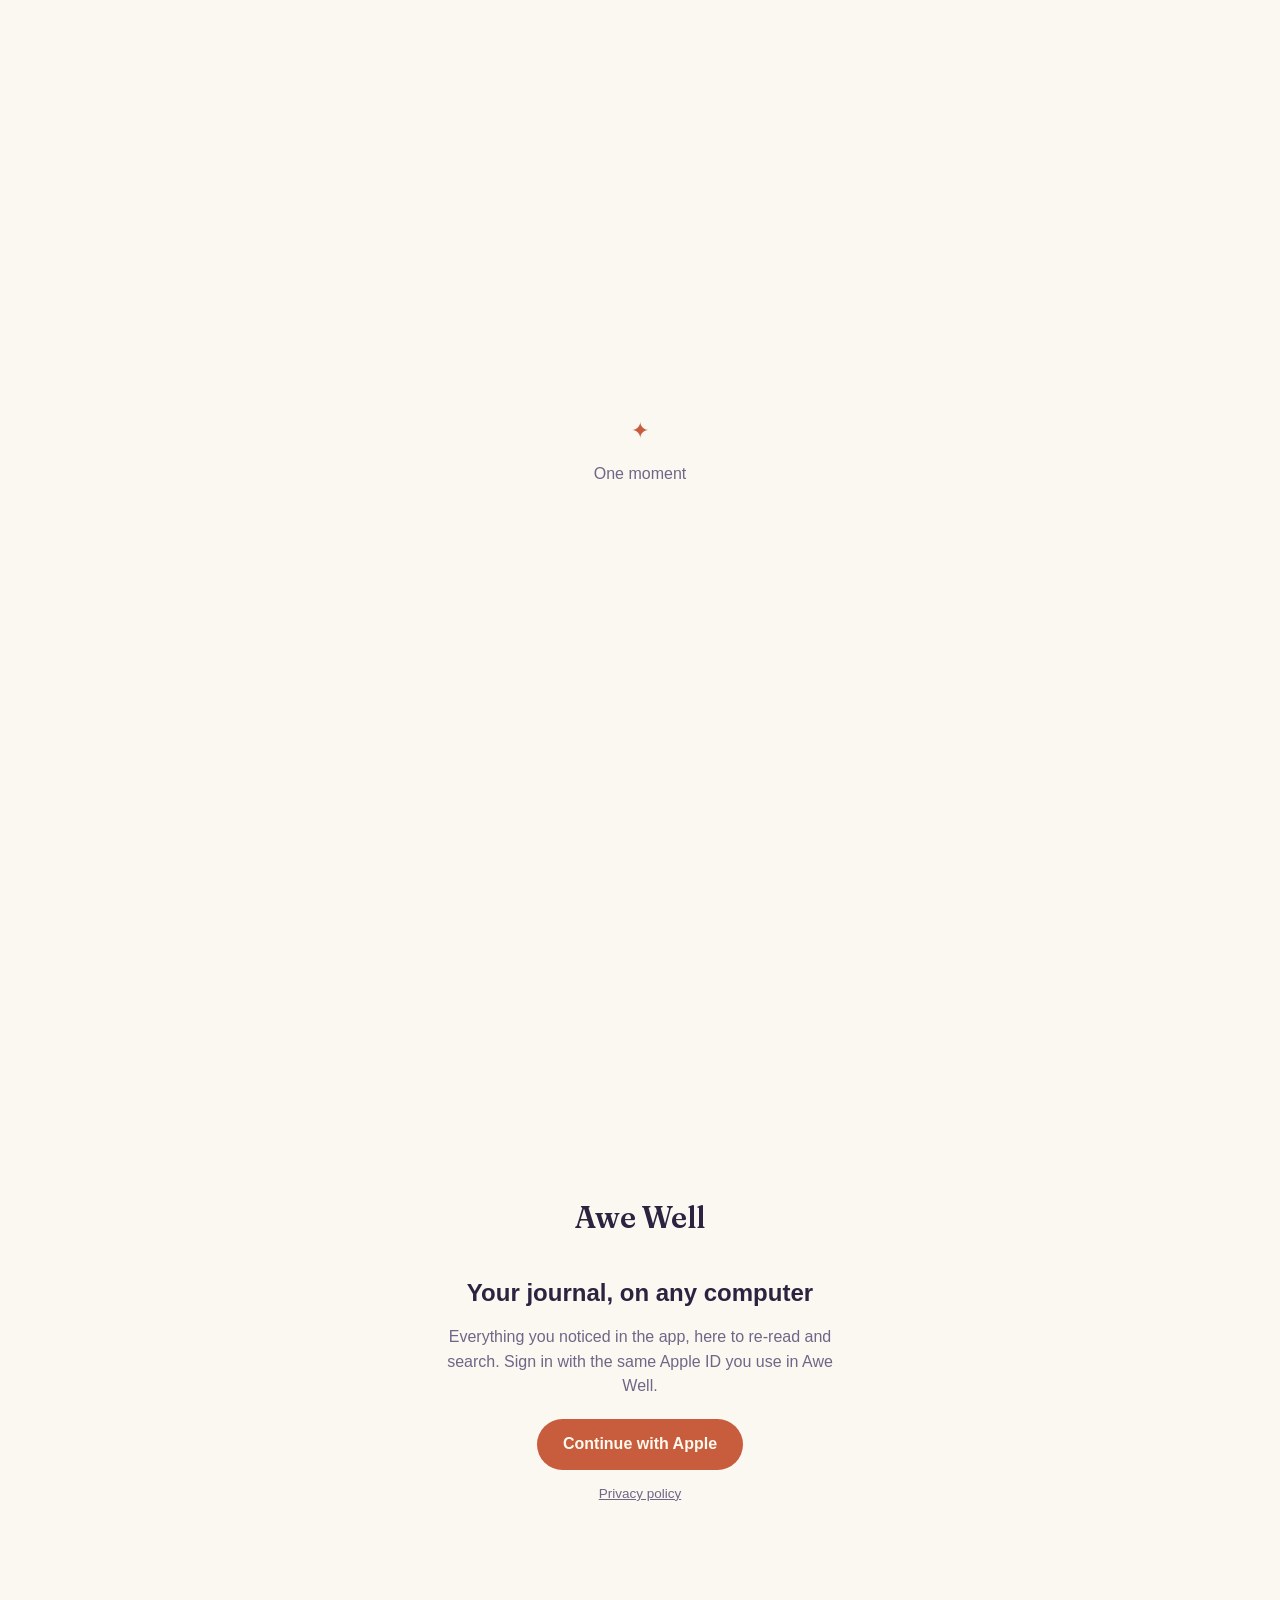
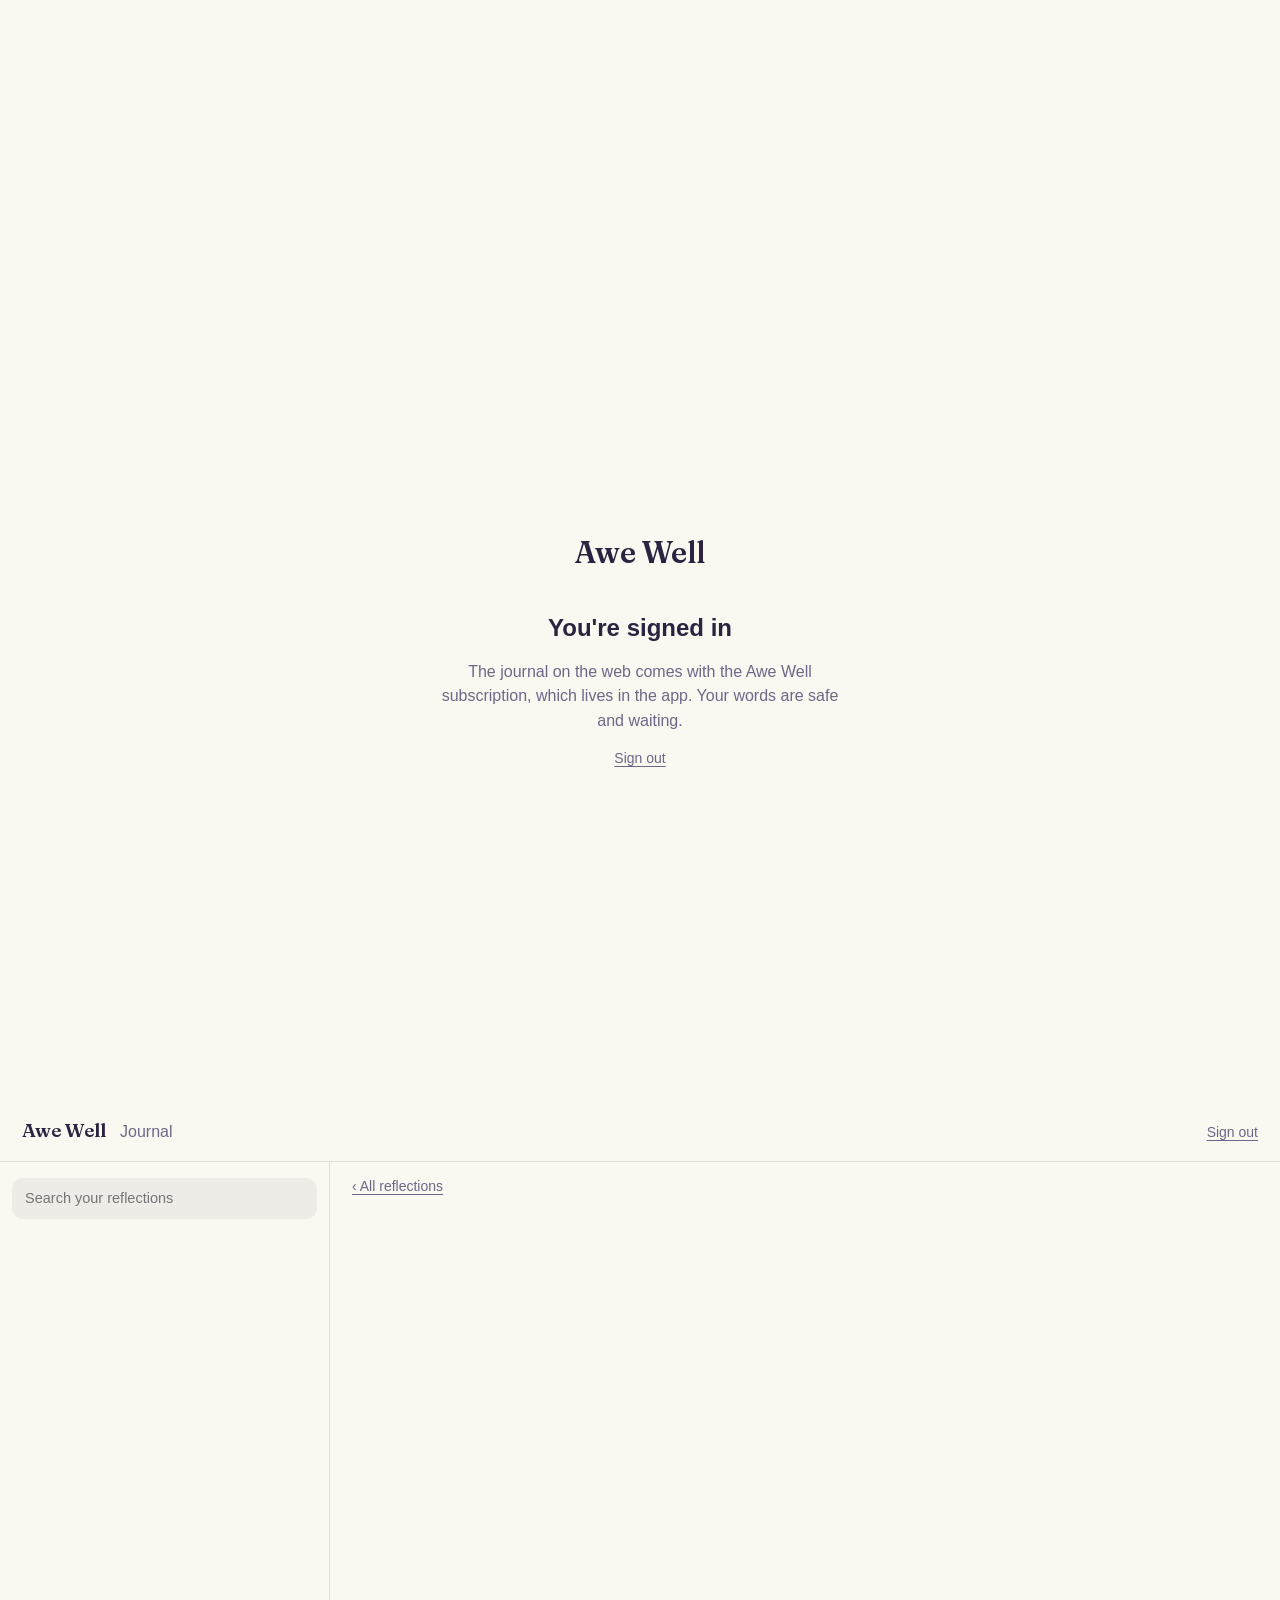
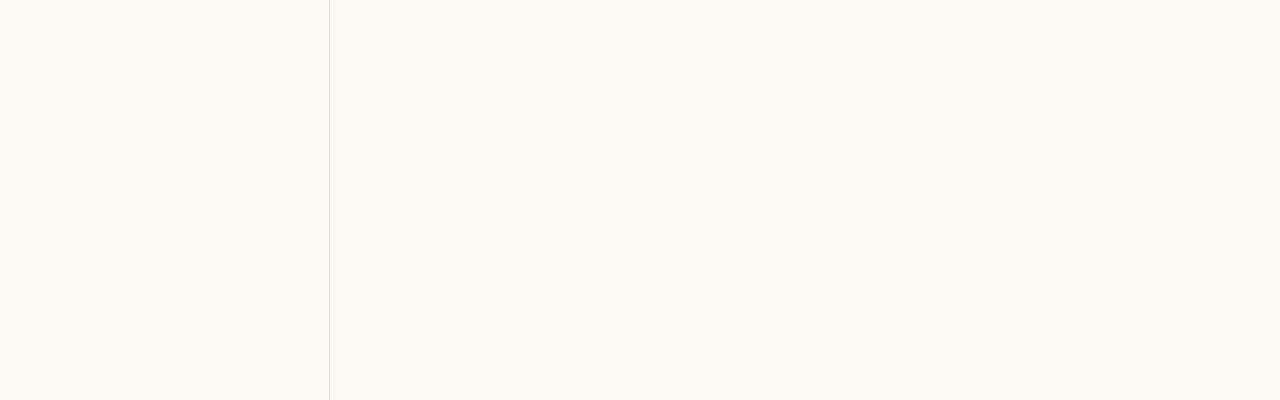
==== index.html @ cdda9f44 "Fallback arms before anything can throw; storage-blocked browsers get told Co-Authored-By: Claude Fa" ====
<!doctype html>
<html lang="en">
<head>
  <meta charset="utf-8" />
  <meta name="viewport" content="width=device-width, initial-scale=1" />
  <meta http-equiv="Content-Security-Policy"
        content="default-src 'none'; script-src 'self'; style-src 'self'; font-src 'self'; img-src 'self' data:; connect-src https://flhnxekpcvebjzhjvlsu.supabase.co; base-uri 'none'; form-action 'none'" />
  <meta name="robots" content="noindex" />
  <title>Awe Well · Journal</title>
  <link rel="stylesheet" href="./assets/app.css?v=3" />
</head>
<body>

  <!-- Restoring your session -->
  <section id="view-loading" class="center" hidden>
    <div class="spark">✦</div>
    <p class="quiet" id="loading-msg">One moment</p>
  </section>

  <!-- Signed out -->
  <section id="view-signedout" class="center" hidden>
    <div class="wordmark">Awe Well</div>
    <h1>Your journal, on any computer</h1>
    <p class="quiet lede">Everything you noticed in the app, here to re-read
      and search. Sign in with the same Apple ID you use in Awe Well.</p>
    <button id="btn-signin" class="cta">Continue with Apple</button>
    <p class="quiet fine" id="signin-error" hidden></p>
    <p class="quiet fine"><a href="https://awe-well.com/privacy.html">Privacy policy</a></p>
  </section>

  <!-- Signed in, no active subscription (or check unavailable) -->
  <section id="view-gate" class="center" hidden>
    <div class="wordmark">Awe Well</div>
    <h1 id="gate-title">You're signed in</h1>
    <p class="quiet lede" id="gate-msg">The journal on the web comes with the
      Awe Well subscription, which lives in the app. Your words are safe and
      waiting.</p>
    <button id="btn-retry" class="cta ghost" hidden>Try again</button>
    <p class="quiet fine"><button id="btn-signout-gate" class="linkish">Sign out</button></p>
  </section>

  <!-- The reading room -->
  <section id="view-journal" hidden>
    <header class="bar">
      <span class="wordmark small">Awe Well</span>
      <span class="bar-title">Journal</span>
      <button id="btn-signout" class="linkish">Sign out</button>
    </header>
    <div class="room">
      <aside class="list" id="list-pane">
        <input id="search" type="search" placeholder="Search your reflections"
               autocomplete="off" />
        <div id="rows" role="list"></div>
        <p class="quiet fine" id="list-empty" hidden></p>
      </aside>
      <main class="pane" id="read-pane">
        <button id="btn-back" class="linkish back" hidden>‹ All reflections</button>
        <div id="entry"></div>
      </main>
    </div>
  </section>

  <script src="./assets/supabase.js?v=3"></script>
  <script src="./assets/related.js?v=3"></script>
  <script src="./assets/app.js?v=3"></script>
</body>
</html>
---- assets/app.css ----
/* Awe Well · web journal. Palette mirrors the app: cream ground, plum ink,
   sunset accent. Reading type is Georgia at book measure, same as iPad. */

@font-face {
  font-family: 'Fraunces';
  src: url('./fraunces-600.woff2') format('woff2');
  font-weight: 600;
  font-display: swap;
}

:root {
  --bg: #FBF7F1;
  --ink: #2B2440;
  --muted: #6E6787;
  --faint: rgba(31, 41, 55, 0.45);
  --line: rgba(31, 41, 55, 0.12);
  --card: rgba(31, 41, 55, 0.05);
  --accent: #C75D3C;
  --accent-text: #FFF8EF;
  --sel: rgba(199, 93, 60, 0.09);
}

* { margin: 0; padding: 0; box-sizing: border-box; }
html, body { height: 100%; }
body {
  background: var(--bg);
  color: var(--ink);
  font: 16px/1.55 -apple-system, BlinkMacSystemFont, 'Segoe UI', sans-serif;
}

.wordmark {
  font-family: 'Fraunces', Georgia, serif;
  font-weight: 600;
  font-size: 30px;
  margin-bottom: 18px;
}
.wordmark.small { font-size: 19px; margin: 0; }

/* ---- centered states (loading / signed out / gate) ---- */
.center {
  min-height: 100%;
  display: flex;
  flex-direction: column;
  align-items: center;
  justify-content: center;
  text-align: center;
  padding: 32px 24px;
  gap: 14px;
}
.center h1 { font-size: 24px; font-weight: 600; text-wrap: balance; }
.spark { color: var(--accent); font-size: 22px; }
.quiet { color: var(--muted); }
.lede { max-width: 46ch; }
.fine { font-size: 13.5px; }
.fine a { color: var(--muted); }

.cta {
  font: inherit;
  font-size: 16px;
  font-weight: 600;
  color: var(--accent-text);
  background: var(--accent);
  border: none;
  border-radius: 999px;
  padding: 13px 26px;
  cursor: pointer;
  margin-top: 6px;
}
.cta.ghost {
  color: var(--accent);
  background: transparent;
  border: 1px solid var(--accent);
}
.cta:focus-visible, .linkish:focus-visible, .row:focus-visible,
.excerpt:focus-visible, #search:focus-visible {
  outline: 2px solid var(--accent);
  outline-offset: 2px;
}
.linkish {
  font: inherit;
  font-size: 14px;
  color: var(--muted);
  background: none;
  border: none;
  cursor: pointer;
  text-decoration: underline;
  text-underline-offset: 3px;
}

/* ---- journal ---- */
#view-journal { height: 100%; display: flex; flex-direction: column; }
.bar {
  display: flex;
  align-items: baseline;
  gap: 14px;
  padding: 16px 22px;
  border-bottom: 1px solid var(--line);
}
.bar-title { color: var(--muted); flex: 1; }
.room { flex: 1; min-height: 0; display: flex; }

.list {
  width: 330px;
  flex: none;
  border-right: 1px solid var(--line);
  overflow-y: auto;
  padding: 16px 12px 24px;
}
#search {
  font: inherit;
  font-size: 14.5px;
  color: var(--ink);
  width: 100%;
  padding: 9px 13px;
  border: none;
  border-radius: 11px;
  background: var(--card);
  margin-bottom: 10px;
}
.row {
  display: block;
  width: 100%;
  text-align: left;
  font: inherit;
  color: inherit;
  background: none;
  border: none;
  border-radius: 11px;
  padding: 11px 12px;
  cursor: pointer;
}
.row.sel { background: var(--sel); }
.row .d {
  font-size: 11.5px;
  letter-spacing: 0.08em;
  text-transform: uppercase;
  color: var(--muted);
  display: block;
  margin-bottom: 2px;
}
.row .s {
  font-size: 14px;
  line-height: 1.4;
  display: -webkit-box;
  -webkit-line-clamp: 2;
  -webkit-box-orient: vertical;
  overflow: hidden;
}

.pane { flex: 1; min-width: 0; overflow-y: auto; }
#entry { max-width: 680px; padding: 30px 48px 60px; }
.edate {
  font-size: 12px;
  letter-spacing: 0.1em;
  text-transform: uppercase;
  color: var(--muted);
  margin-bottom: 12px;
}
.promptbox {
  display: flex;
  gap: 10px;
  align-items: flex-start;
  background: var(--card);
  border-radius: 14px;
  padding: 16px 20px;
  margin-bottom: 22px;
}
.promptbox .sp { color: var(--accent); font-size: 14px; line-height: 1.6; }
.promptbox p { font-size: 15.5px; line-height: 1.5; color: var(--faint); color: rgba(31,41,55,0.6); }
.ebody {
  font-family: Georgia, 'Iowan Old Style', serif;
  font-size: 19px;
  line-height: 1.7;
  white-space: pre-wrap;
}
.surface { margin-top: 30px; border-top: 1px solid var(--line); padding-top: 18px; }
.surface h2 {
  font-size: 12px;
  letter-spacing: 0.1em;
  text-transform: uppercase;
  color: var(--muted);
  font-weight: 600;
  margin-bottom: 3px;
}
.surface .why { font-size: 13px; color: var(--muted); margin-bottom: 12px; }
.excerpt {
  display: block;
  width: 100%;
  text-align: left;
  font: inherit;
  color: inherit;
  background: rgba(255, 255, 255, 0.55);
  border: 1px solid var(--line);
  border-radius: 12px;
  padding: 12px 15px;
  margin-bottom: 8px;
  cursor: pointer;
}
.excerpt .d {
  font-size: 11.5px;
  letter-spacing: 0.08em;
  text-transform: uppercase;
  color: var(--muted);
  display: block;
  margin-bottom: 2px;
}
.excerpt .t {
  font-family: Georgia, serif;
  font-style: italic;
  font-size: 14.5px;
  line-height: 1.5;
  display: -webkit-box;
  -webkit-line-clamp: 2;
  -webkit-box-orient: vertical;
  overflow: hidden;
}
.back { display: inline-block; margin: 14px 0 0 22px; }

/* ---- narrow: list and page swap ---- */
@media (max-width: 820px) {
  .list { width: 100%; border-right: none; }
  .pane { display: none; }
  .room.reading .list { display: none; }
  .room.reading .pane { display: block; }
  #entry { padding: 16px 22px 48px; }
}
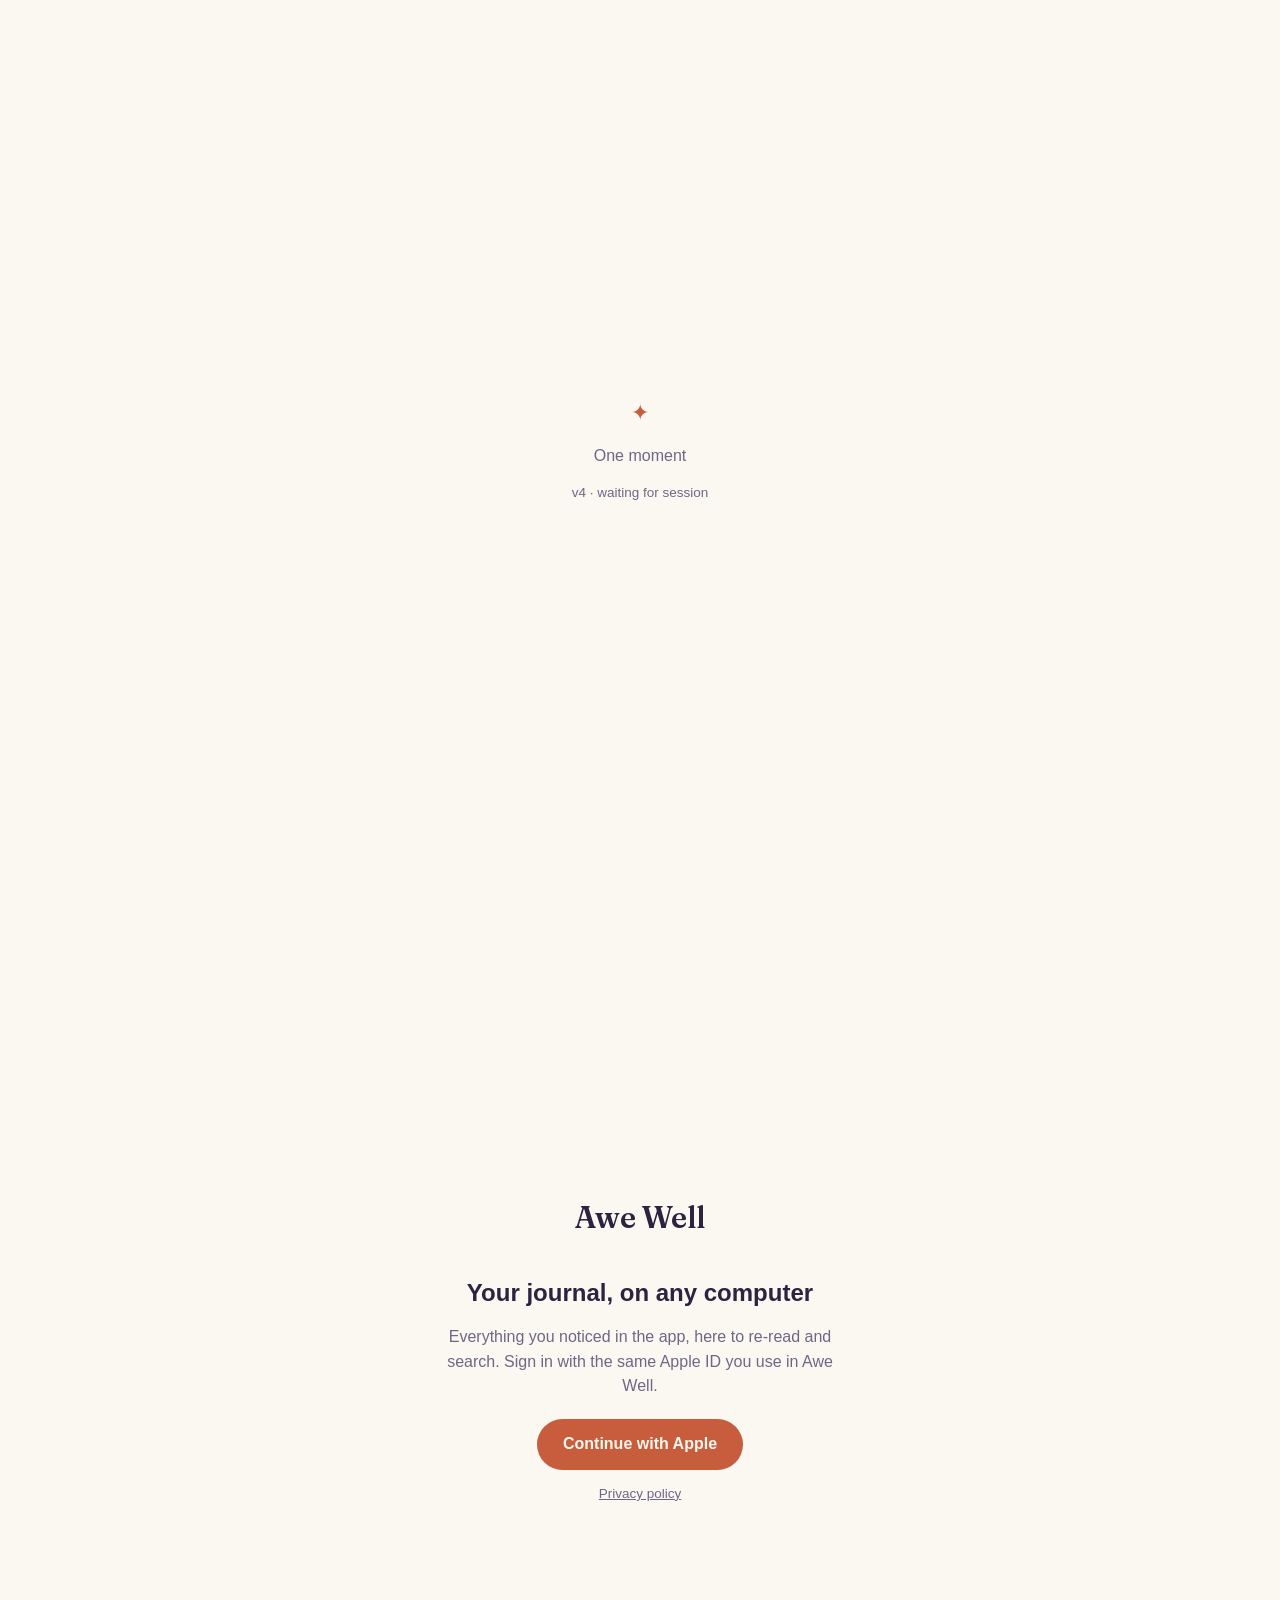
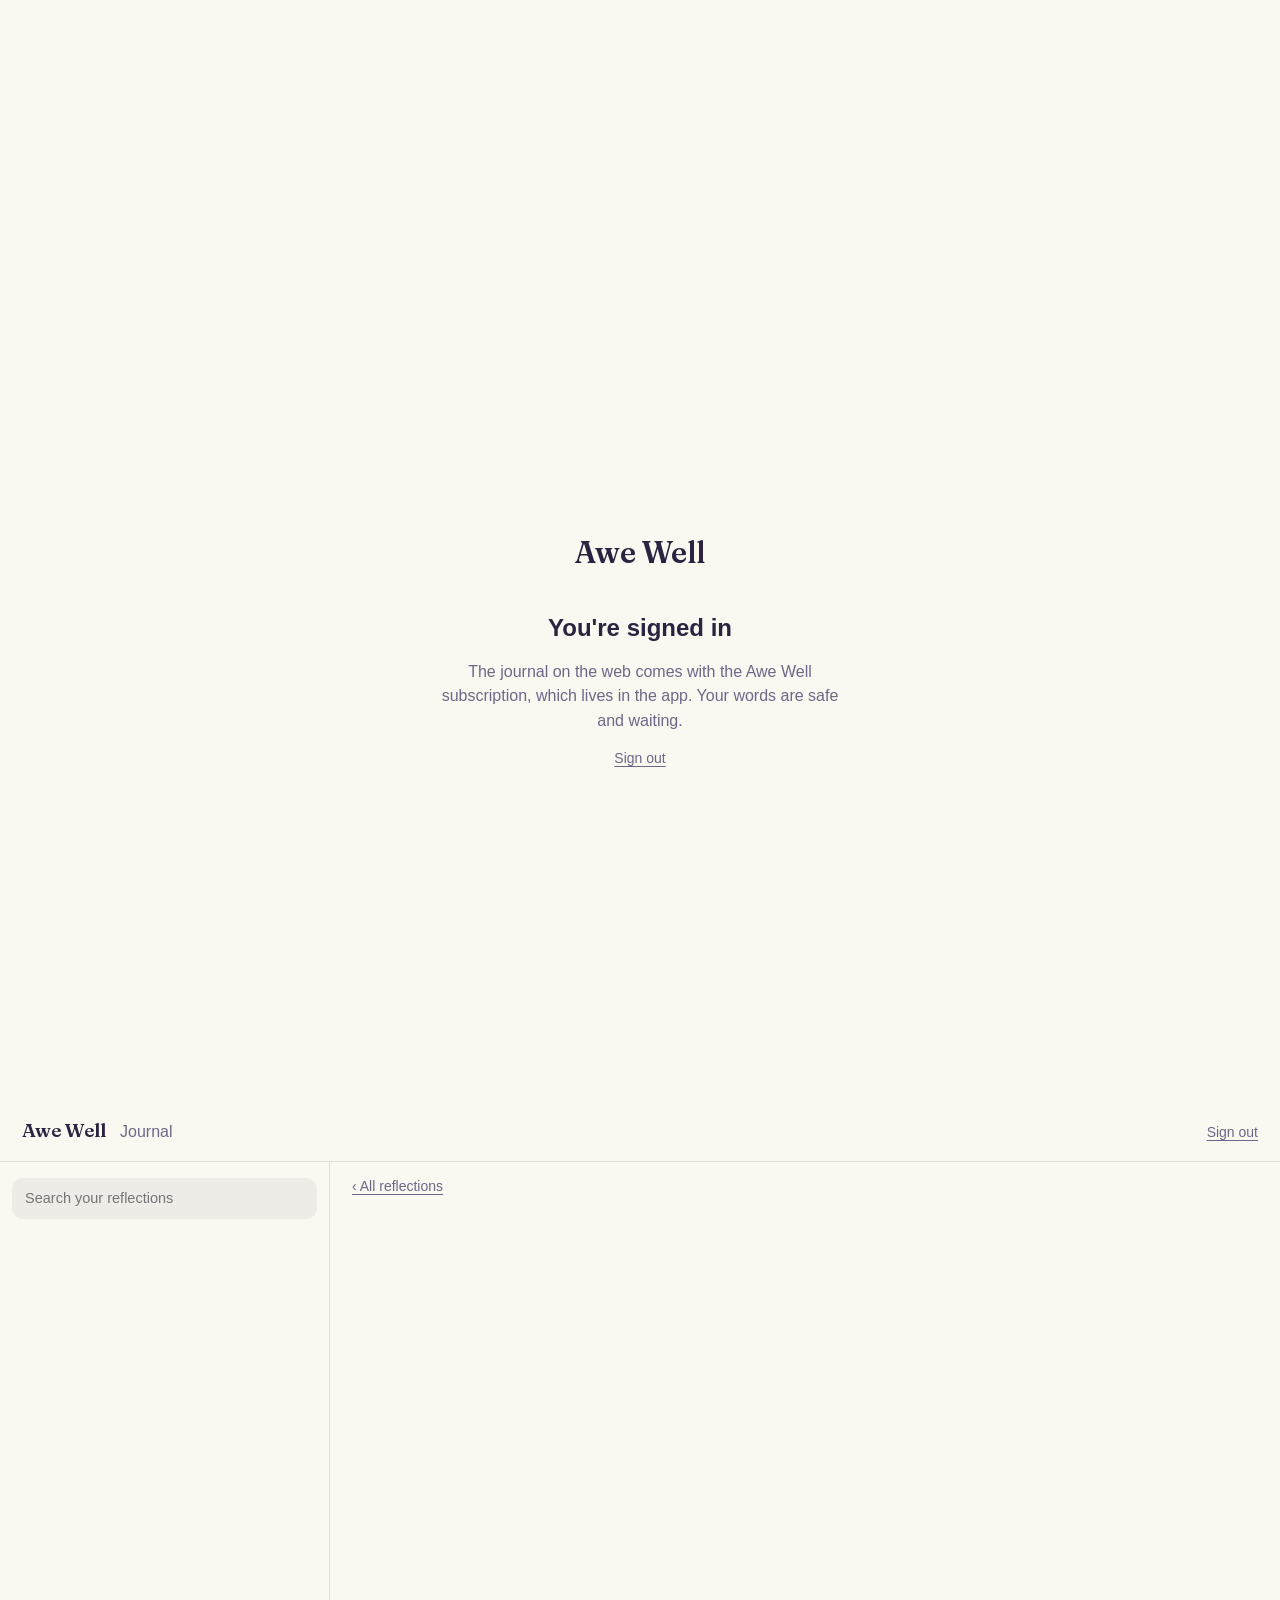
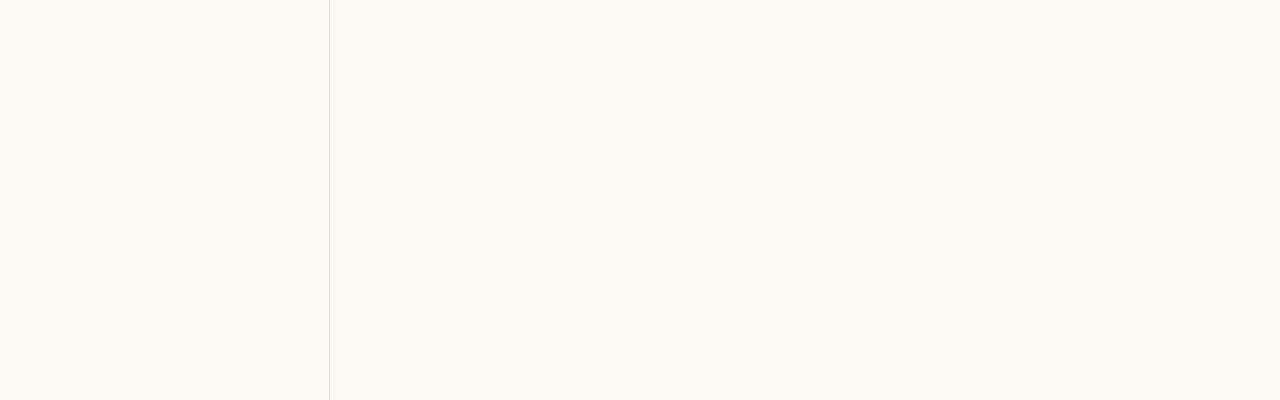
==== commit 8c1950c8: "v4: the loading screen diagnoses itself Co-Authored-By: Claude Fable 5 <noreply@anthropic.com>" ====
--- a/index.html
+++ b/index.html
@@ -7,7 +7,7 @@
         content="default-src 'none'; script-src 'self'; style-src 'self'; font-src 'self'; img-src 'self' data:; connect-src https://flhnxekpcvebjzhjvlsu.supabase.co; base-uri 'none'; form-action 'none'" />
   <meta name="robots" content="noindex" />
   <title>Awe Well · Journal</title>
-  <link rel="stylesheet" href="./assets/app.css?v=3" />
+  <link rel="stylesheet" href="./assets/app.css?v=4" />
 </head>
 <body>
 
@@ -15,6 +15,7 @@
   <section id="view-loading" class="center" hidden>
     <div class="spark">✦</div>
     <p class="quiet" id="loading-msg">One moment</p>
+    <p class="quiet fine" id="diag"></p>
   </section>
 
   <!-- Signed out -->
@@ -60,8 +61,8 @@
     </div>
   </section>
 
-  <script src="./assets/supabase.js?v=3"></script>
-  <script src="./assets/related.js?v=3"></script>
-  <script src="./assets/app.js?v=3"></script>
+  <script src="./assets/supabase.js?v=4"></script>
+  <script src="./assets/related.js?v=4"></script>
+  <script src="./assets/app.js?v=4"></script>
 </body>
 </html>
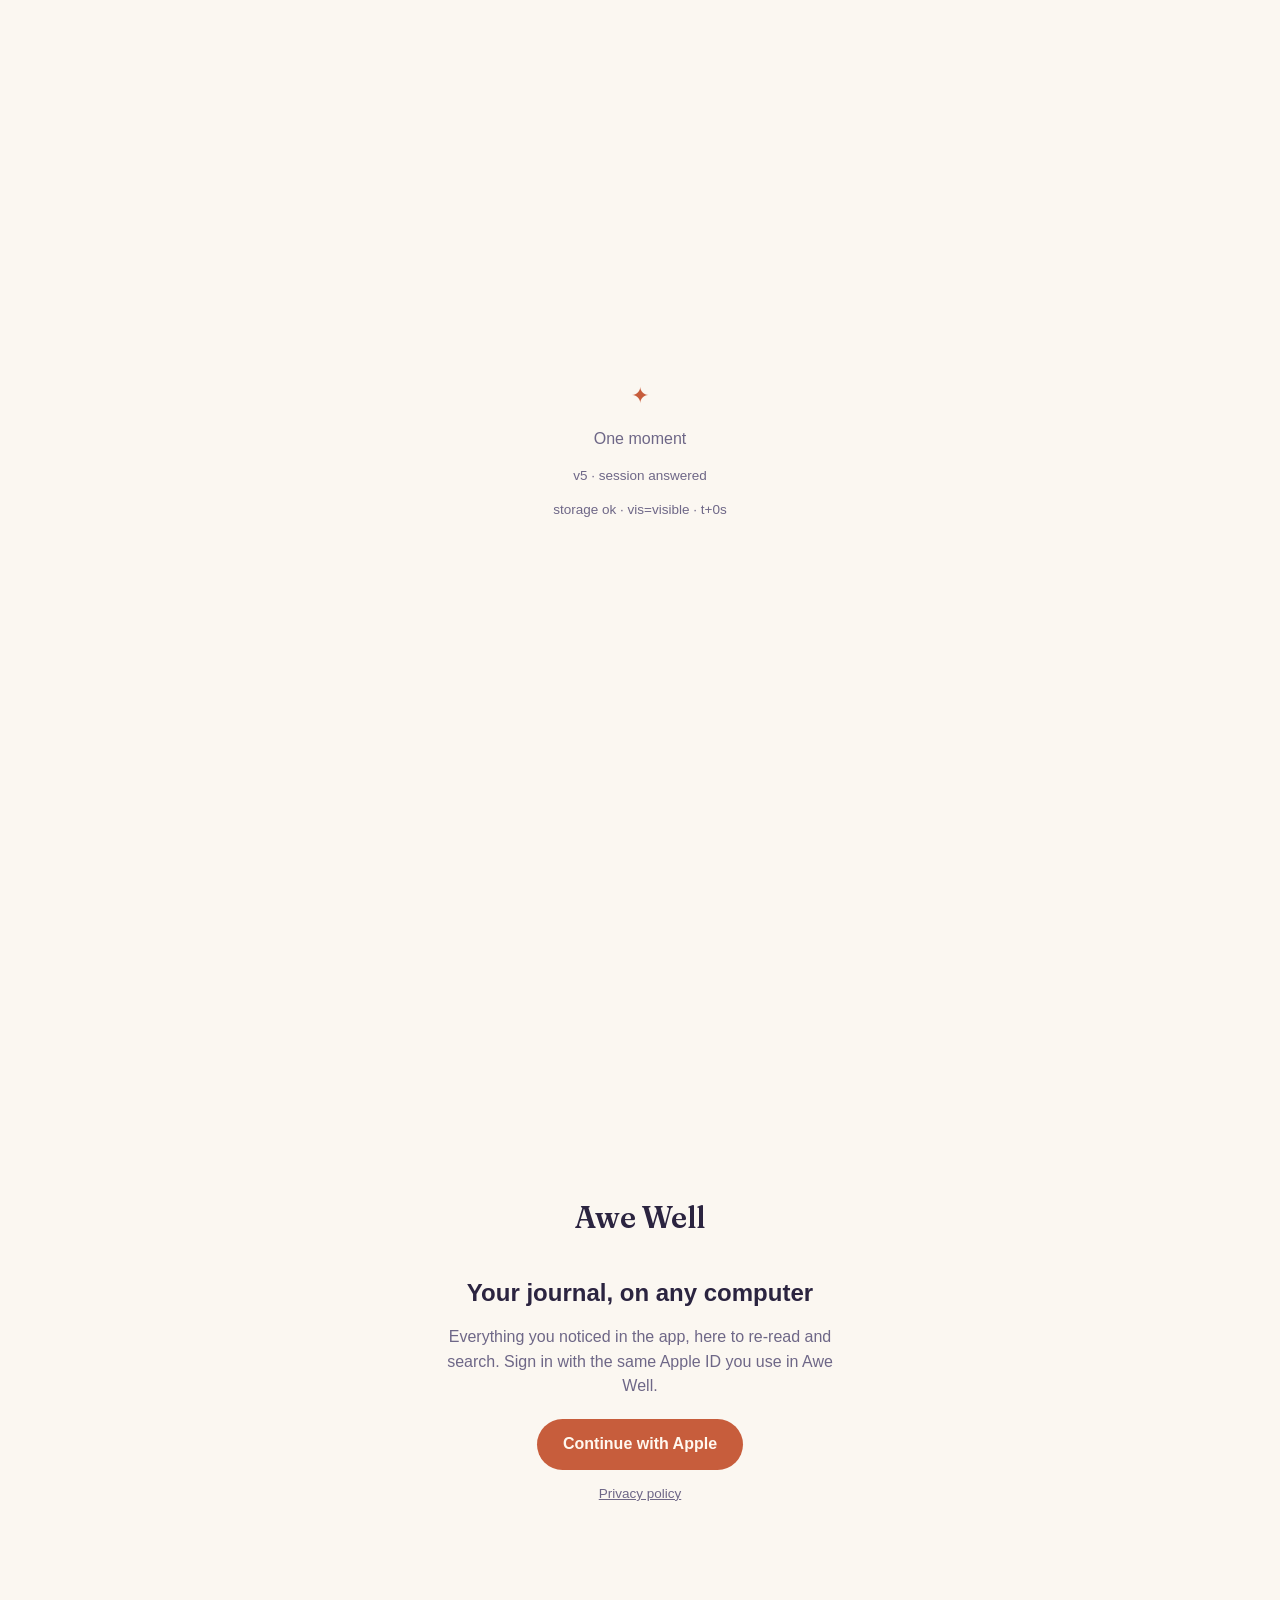
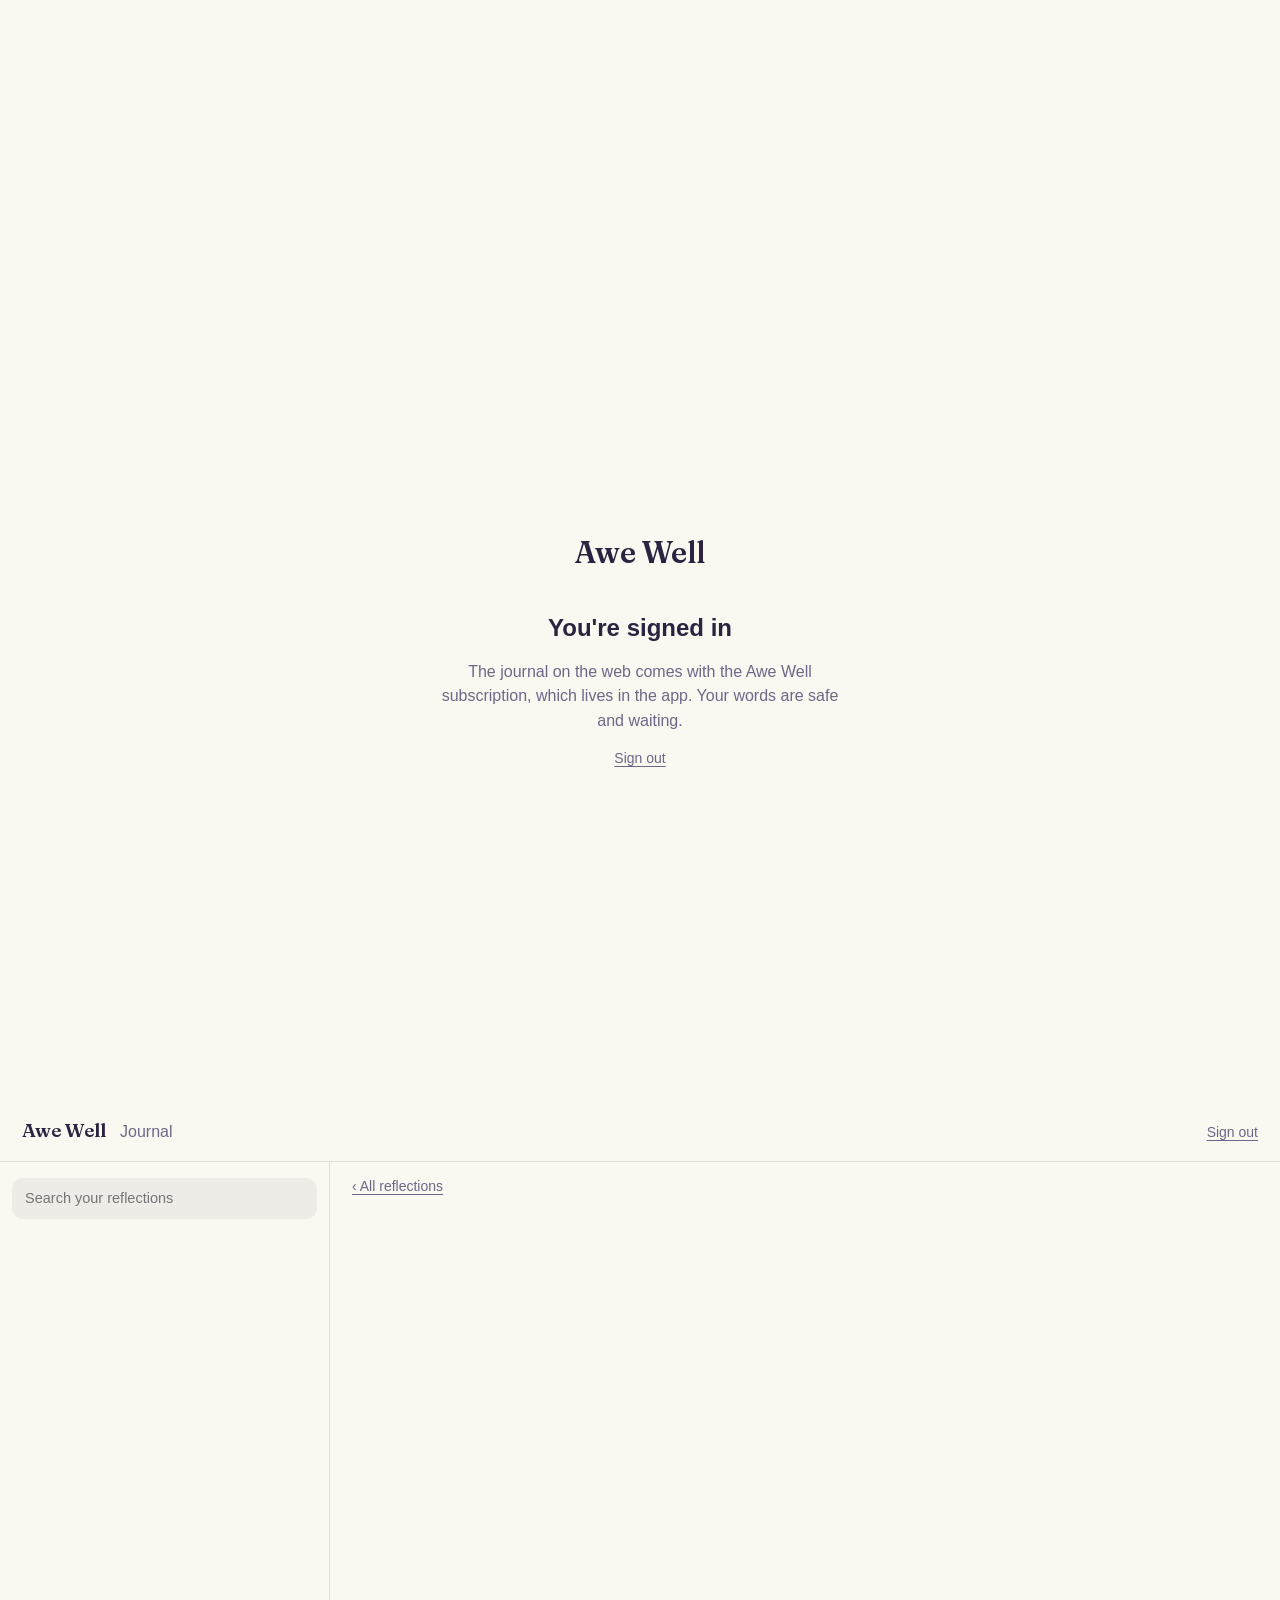
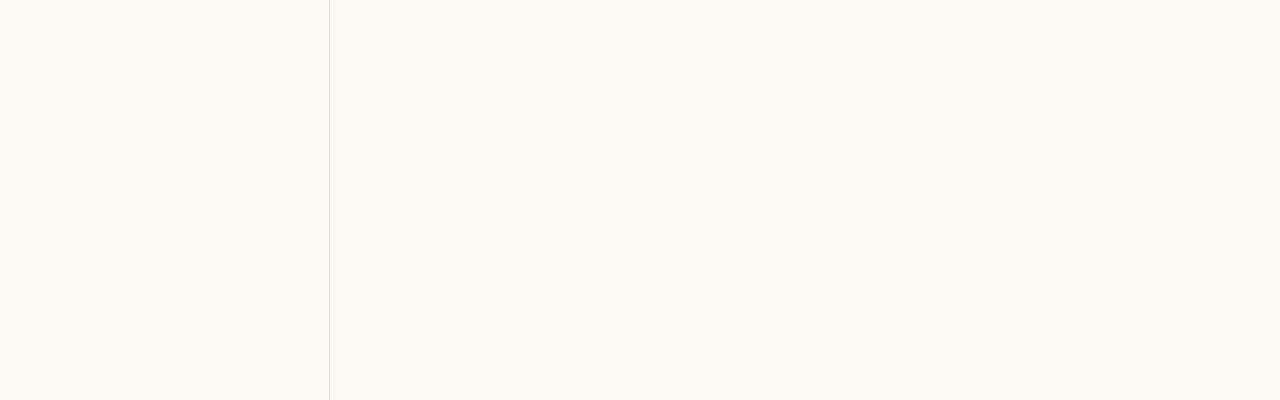
==== commit d9db4ac6: "v5: heartbeat, storage probe, auth-event echoes on screen Co-Authored-By: Claude Fable 5 <noreply@an" ====
--- a/index.html
+++ b/index.html
@@ -7,7 +7,7 @@
         content="default-src 'none'; script-src 'self'; style-src 'self'; font-src 'self'; img-src 'self' data:; connect-src https://flhnxekpcvebjzhjvlsu.supabase.co; base-uri 'none'; form-action 'none'" />
   <meta name="robots" content="noindex" />
   <title>Awe Well · Journal</title>
-  <link rel="stylesheet" href="./assets/app.css?v=4" />
+  <link rel="stylesheet" href="./assets/app.css?v=5" />
 </head>
 <body>
 
@@ -16,6 +16,7 @@
     <div class="spark">✦</div>
     <p class="quiet" id="loading-msg">One moment</p>
     <p class="quiet fine" id="diag"></p>
+    <p class="quiet fine" id="diag2"></p>
   </section>
 
   <!-- Signed out -->
@@ -61,8 +62,8 @@
     </div>
   </section>
 
-  <script src="./assets/supabase.js?v=4"></script>
-  <script src="./assets/related.js?v=4"></script>
-  <script src="./assets/app.js?v=4"></script>
+  <script src="./assets/supabase.js?v=5"></script>
+  <script src="./assets/related.js?v=5"></script>
+  <script src="./assets/app.js?v=5"></script>
 </body>
 </html>
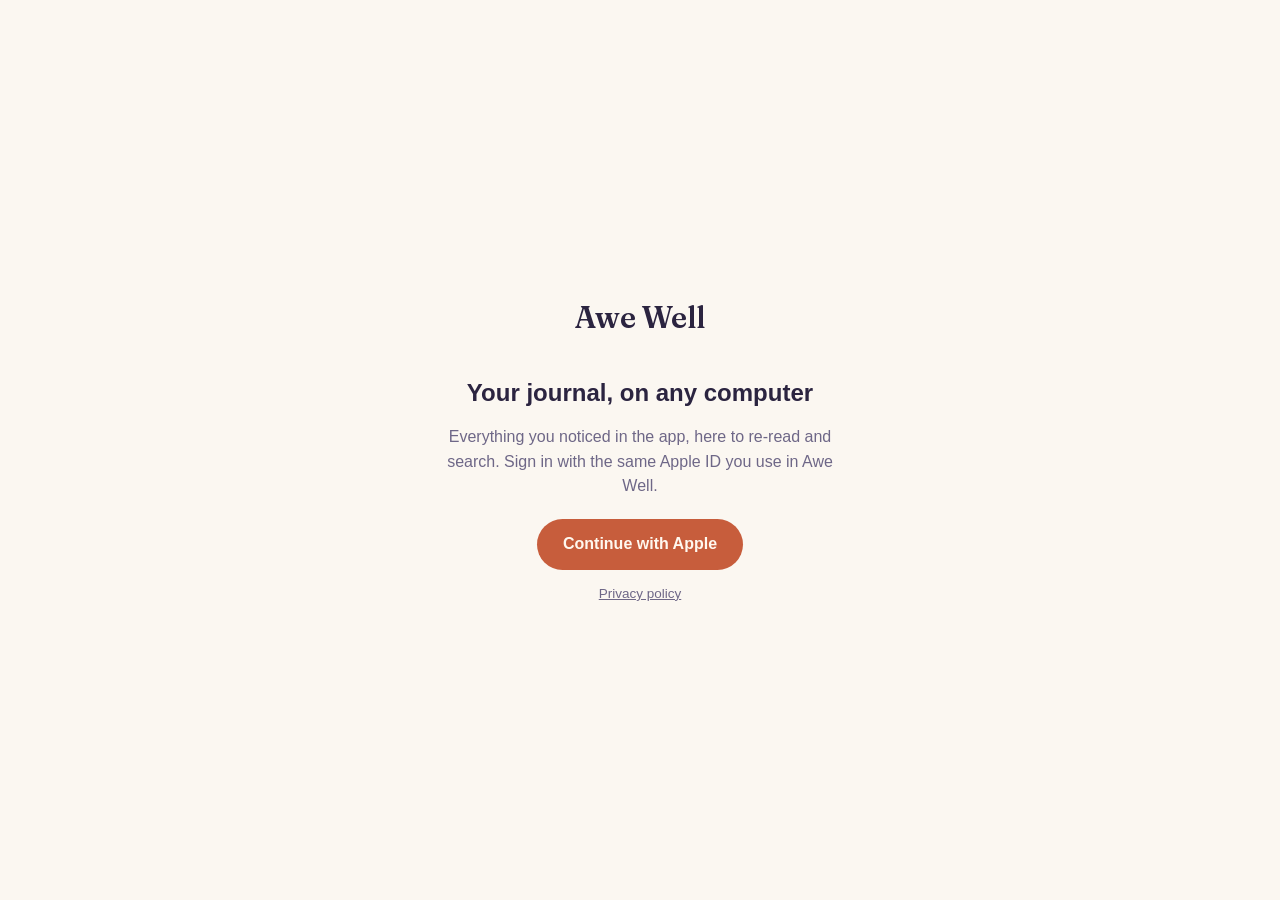
==== commit 155b6d3f: "The one-line bug of the night: [hidden] must beat display:flex Every view section renders (display:f" ====
--- a/index.html
+++ b/index.html
@@ -7,7 +7,7 @@
         content="default-src 'none'; script-src 'self'; style-src 'self'; font-src 'self'; img-src 'self' data:; connect-src https://flhnxekpcvebjzhjvlsu.supabase.co; base-uri 'none'; form-action 'none'" />
   <meta name="robots" content="noindex" />
   <title>Awe Well · Journal</title>
-  <link rel="stylesheet" href="./assets/app.css?v=5" />
+  <link rel="stylesheet" href="./assets/app.css?v=6" />
 </head>
 <body>
 
@@ -62,8 +62,8 @@
     </div>
   </section>
 
-  <script src="./assets/supabase.js?v=5"></script>
-  <script src="./assets/related.js?v=5"></script>
-  <script src="./assets/app.js?v=5"></script>
+  <script src="./assets/supabase.js?v=6"></script>
+  <script src="./assets/related.js?v=6"></script>
+  <script src="./assets/app.js?v=6"></script>
 </body>
 </html>
--- a/assets/app.css
+++ b/assets/app.css
@@ -21,6 +21,10 @@
 }
 
 * { margin: 0; padding: 0; box-sizing: border-box; }
+/* The hidden attribute must always win, including over display:flex on
+   the view sections. Without this, every view renders stacked and the app
+   looks eternally stuck on the first one. */
+[hidden] { display: none !important; }
 html, body { height: 100%; }
 body {
   background: var(--bg);
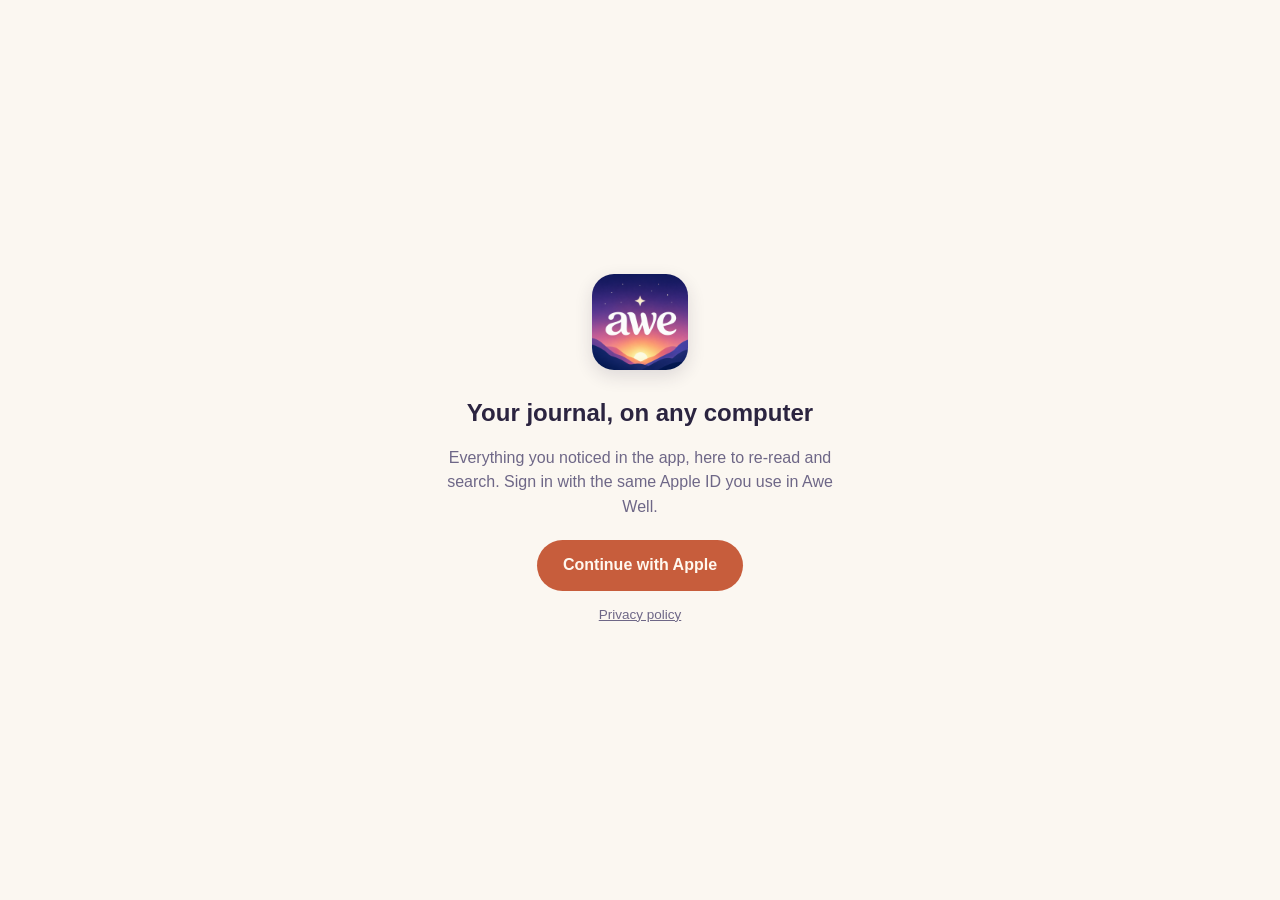
==== commit 1ecd5d81: "Cleanup + the app icon takes the sign-in page Diagnostic scaffolding removed (fallback, versioned as" ====
--- a/index.html
+++ b/index.html
@@ -7,7 +7,7 @@
         content="default-src 'none'; script-src 'self'; style-src 'self'; font-src 'self'; img-src 'self' data:; connect-src https://flhnxekpcvebjzhjvlsu.supabase.co; base-uri 'none'; form-action 'none'" />
   <meta name="robots" content="noindex" />
   <title>Awe Well · Journal</title>
-  <link rel="stylesheet" href="./assets/app.css?v=6" />
+  <link rel="stylesheet" href="./assets/app.css?v=7" />
 </head>
 <body>
 
@@ -15,13 +15,11 @@
   <section id="view-loading" class="center" hidden>
     <div class="spark">✦</div>
     <p class="quiet" id="loading-msg">One moment</p>
-    <p class="quiet fine" id="diag"></p>
-    <p class="quiet fine" id="diag2"></p>
   </section>
 
   <!-- Signed out -->
   <section id="view-signedout" class="center" hidden>
-    <div class="wordmark">Awe Well</div>
+    <img class="logo" src="./assets/icon-512.png" alt="Awe Well" width="96" height="96" />
     <h1>Your journal, on any computer</h1>
     <p class="quiet lede">Everything you noticed in the app, here to re-read
       and search. Sign in with the same Apple ID you use in Awe Well.</p>
@@ -32,7 +30,7 @@
 
   <!-- Signed in, no active subscription (or check unavailable) -->
   <section id="view-gate" class="center" hidden>
-    <div class="wordmark">Awe Well</div>
+    <img class="logo" src="./assets/icon-512.png" alt="Awe Well" width="96" height="96" />
     <h1 id="gate-title">You're signed in</h1>
     <p class="quiet lede" id="gate-msg">The journal on the web comes with the
       Awe Well subscription, which lives in the app. Your words are safe and
@@ -62,8 +60,8 @@
     </div>
   </section>
 
-  <script src="./assets/supabase.js?v=6"></script>
-  <script src="./assets/related.js?v=6"></script>
-  <script src="./assets/app.js?v=6"></script>
+  <script src="./assets/supabase.js?v=7"></script>
+  <script src="./assets/related.js?v=7"></script>
+  <script src="./assets/app.js?v=7"></script>
 </body>
 </html>
--- a/assets/app.css
+++ b/assets/app.css
@@ -39,6 +39,13 @@
   margin-bottom: 18px;
 }
 .wordmark.small { font-size: 19px; margin: 0; }
+.logo {
+  width: 96px;
+  height: 96px;
+  border-radius: 22px;
+  margin-bottom: 10px;
+  box-shadow: 0 6px 18px rgba(43, 36, 64, 0.14);
+}
 
 /* ---- centered states (loading / signed out / gate) ---- */
 .center {
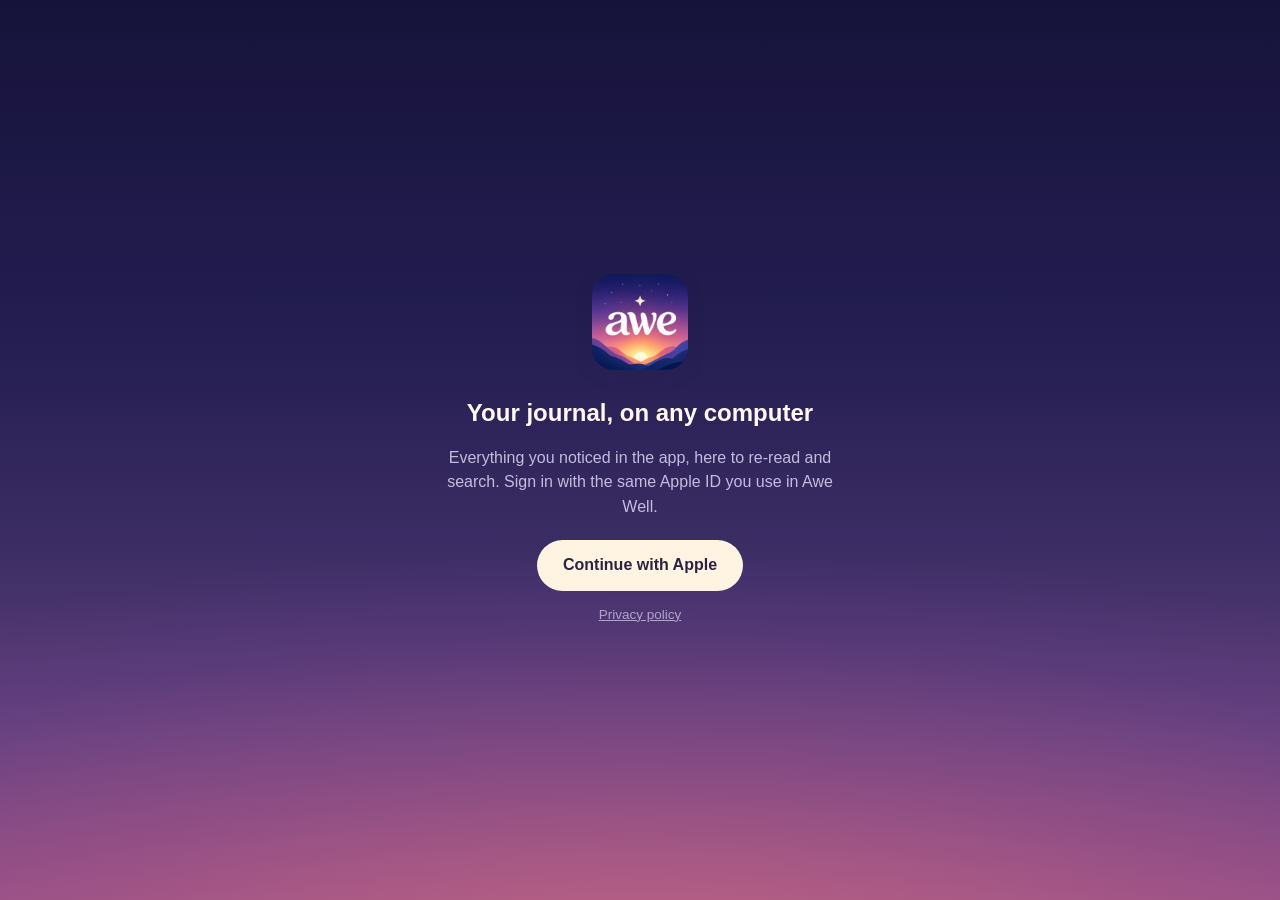
==== commit e9572983: "The twilight front door: sunset gradient, stars, cream text; faint wash inside Co-Authored-By: Claud" ====
--- a/index.html
+++ b/index.html
@@ -7,7 +7,7 @@
         content="default-src 'none'; script-src 'self'; style-src 'self'; font-src 'self'; img-src 'self' data:; connect-src https://flhnxekpcvebjzhjvlsu.supabase.co; base-uri 'none'; form-action 'none'" />
   <meta name="robots" content="noindex" />
   <title>Awe Well · Journal</title>
-  <link rel="stylesheet" href="./assets/app.css?v=7" />
+  <link rel="stylesheet" href="./assets/app.css?v=8" />
 </head>
 <body>
 
@@ -19,6 +19,14 @@
 
   <!-- Signed out -->
   <section id="view-signedout" class="center" hidden>
+    <span class="star" style="left:8%;  top:12%; width:4px; height:4px; opacity:.9;"></span>
+    <span class="star" style="left:22%; top:26%; width:3px; height:3px; opacity:.55;"></span>
+    <span class="star" style="left:15%; top:64%; width:2px; height:2px; opacity:.4;"></span>
+    <span class="star" style="left:78%; top:14%; width:4px; height:4px; opacity:.85;"></span>
+    <span class="star" style="left:88%; top:38%; width:2px; height:2px; opacity:.5;"></span>
+    <span class="star" style="left:67%; top:8%;  width:3px; height:3px; opacity:.65;"></span>
+    <span class="star" style="left:36%; top:9%;  width:2px; height:2px; opacity:.6;"></span>
+    <span class="star" style="left:92%; top:70%; width:3px; height:3px; opacity:.35;"></span>
     <img class="logo" src="./assets/icon-512.png" alt="Awe Well" width="96" height="96" />
     <h1>Your journal, on any computer</h1>
     <p class="quiet lede">Everything you noticed in the app, here to re-read
@@ -30,6 +38,10 @@
 
   <!-- Signed in, no active subscription (or check unavailable) -->
   <section id="view-gate" class="center" hidden>
+    <span class="star" style="left:10%; top:16%; width:4px; height:4px; opacity:.85;"></span>
+    <span class="star" style="left:80%; top:12%; width:3px; height:3px; opacity:.7;"></span>
+    <span class="star" style="left:90%; top:44%; width:2px; height:2px; opacity:.45;"></span>
+    <span class="star" style="left:24%; top:70%; width:2px; height:2px; opacity:.4;"></span>
     <img class="logo" src="./assets/icon-512.png" alt="Awe Well" width="96" height="96" />
     <h1 id="gate-title">You're signed in</h1>
     <p class="quiet lede" id="gate-msg">The journal on the web comes with the
@@ -60,8 +72,8 @@
     </div>
   </section>
 
-  <script src="./assets/supabase.js?v=7"></script>
-  <script src="./assets/related.js?v=7"></script>
-  <script src="./assets/app.js?v=7"></script>
+  <script src="./assets/supabase.js?v=8"></script>
+  <script src="./assets/related.js?v=8"></script>
+  <script src="./assets/app.js?v=8"></script>
 </body>
 </html>
--- a/assets/app.css
+++ b/assets/app.css
@@ -47,7 +47,9 @@
   box-shadow: 0 6px 18px rgba(43, 36, 64, 0.14);
 }
 
-/* ---- centered states (loading / signed out / gate) ---- */
+/* ---- centered states (loading / signed out / gate) ----
+   The front door wears the app's twilight: indigo into sunset bloom,
+   a few stars, cream text. The journal inside stays on quiet cream. */
 .center {
   min-height: 100%;
   display: flex;
@@ -57,9 +59,38 @@
   text-align: center;
   padding: 32px 24px;
   gap: 14px;
-}
-.center h1 { font-size: 24px; font-weight: 600; text-wrap: balance; }
+  position: relative;
+  overflow: hidden;
+  background:
+    radial-gradient(120% 60% at 50% 110%,
+      rgba(224, 117, 127, 0.60),
+      rgba(192, 94, 138, 0.30) 42%,
+      rgba(122, 70, 149, 0.14) 66%,
+      rgba(122, 70, 149, 0) 82%),
+    linear-gradient(180deg,
+      #16133A 0%, #241E52 38%, #3D2E66 62%, #64417E 82%, #8F4E85 100%);
+  color: #FFF8EF;
+}
+.center h1 { font-size: 24px; font-weight: 600; text-wrap: balance; color: #FFF8EF; }
+.center .quiet { color: rgba(236, 231, 255, 0.78); }
+.center .fine a, .center .linkish { color: rgba(236, 231, 255, 0.62); }
+.center .cta {
+  color: #2B2440;
+  background: #FFF3E2;
+}
+.center .cta.ghost {
+  color: #FFF3E2;
+  background: transparent;
+  border: 1px solid rgba(255, 243, 226, 0.7);
+}
+.star {
+  position: absolute;
+  border-radius: 50%;
+  background: #FFFFFF;
+  pointer-events: none;
+}
 .spark { color: var(--accent); font-size: 22px; }
+.center .spark { color: #F5C97B; }
 .quiet { color: var(--muted); }
 .lede { max-width: 46ch; }
 .fine { font-size: 13.5px; }
@@ -99,7 +130,13 @@
 }
 
 /* ---- journal ---- */
-#view-journal { height: 100%; display: flex; flex-direction: column; }
+#view-journal {
+  height: 100%;
+  display: flex;
+  flex-direction: column;
+  background: linear-gradient(180deg,
+    #FBF7F1 0%, #FBF7F1 48%, #F8EFE5 74%, #F4E4D9 92%, #F1DCD1 100%);
+}
 .bar {
   display: flex;
   align-items: baseline;
